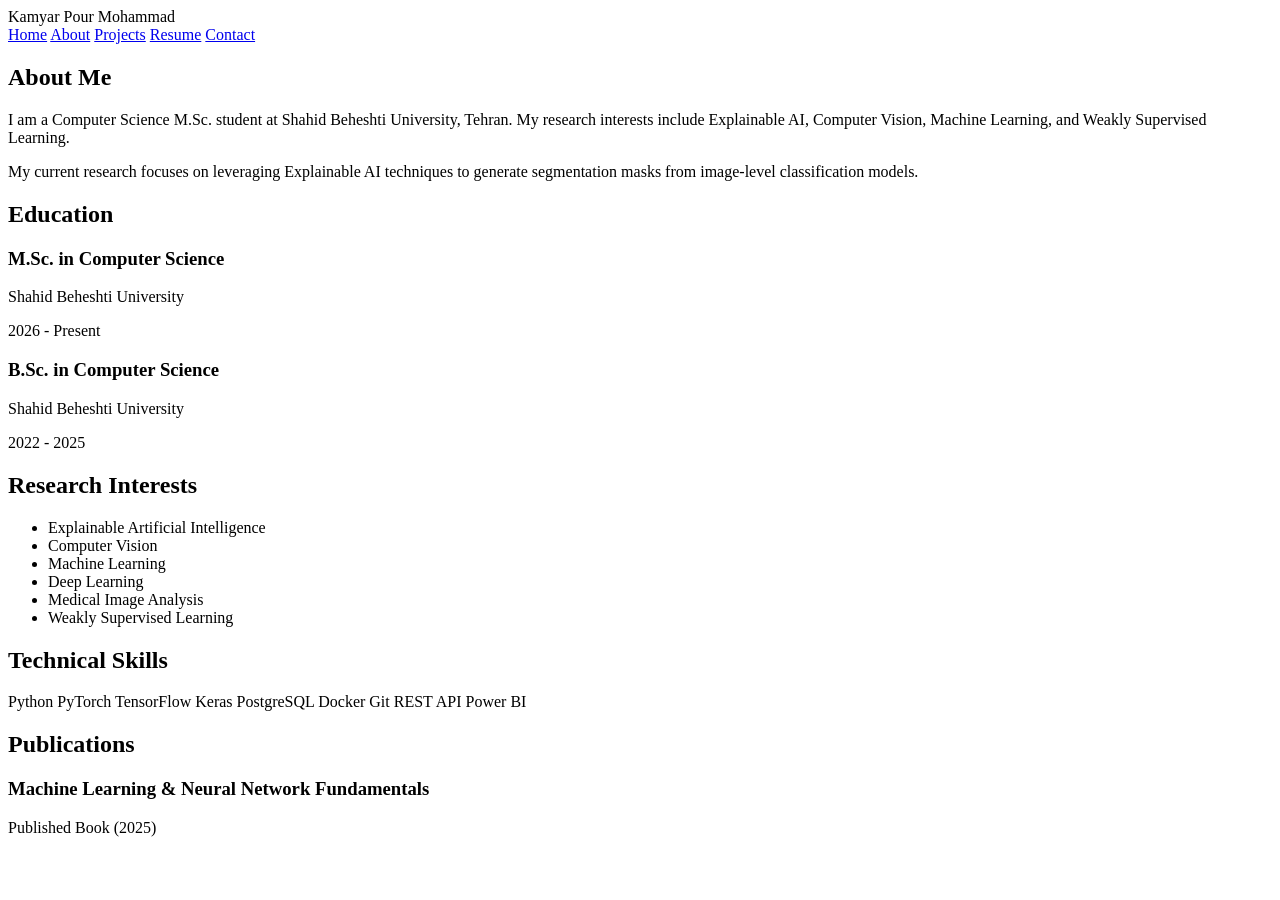
==== about.html @ c19b32f5 "About page" ====
<!DOCTYPE html>
<html lang="en">

<head>

    <meta charset="UTF-8">

    <meta name="viewport"
          content="width=device-width, initial-scale=1.0">

    <title>About | Kamyar Pour Mohammad</title>

    <link rel="stylesheet"
          href="static/css/style.css">

</head>

<body>

<header>

    <div class="logo">

        Kamyar Pour Mohammad

    </div>

    <nav>

        <a href="index.html">Home</a>

        <a class="active" href="about.html">About</a>

        <a href="projects.html">Projects</a>

        <a href="resume.html">Resume</a>

        <a href="contact.html">Contact</a>

    </nav>

</header>


<section class="about">

    <h1>

        About Me

    </h1>

    <p>

        I am a Computer Science M.Sc. student at
        Shahid Beheshti University, Tehran.

        My research interests include Explainable AI,
        Computer Vision, Machine Learning,
        and Weakly Supervised Learning.

    </p>

    <p>

        My current research focuses on leveraging
        Explainable AI techniques to generate
        segmentation masks from image-level
        classification models.

    </p>

</section>


<section class="education">

    <h2>

        Education

    </h2>

    <div class="card">

        <h3>

            M.Sc. in Computer Science

        </h3>

        <p>

            Shahid Beheshti University

        </p>

        <span>

            2026 - Present

        </span>

    </div>

    <div class="card">

        <h3>

            B.Sc. in Computer Science

        </h3>

        <p>

            Shahid Beheshti University

        </p>

        <span>

            2022 - 2025

        </span>

    </div>

</section>


<section class="interests">

    <h2>

        Research Interests

    </h2>

    <ul>

        <li>Explainable Artificial Intelligence</li>

        <li>Computer Vision</li>

        <li>Machine Learning</li>

        <li>Deep Learning</li>

        <li>Medical Image Analysis</li>

        <li>Weakly Supervised Learning</li>

    </ul>

</section>


<section class="skills">

    <h2>

        Technical Skills

    </h2>

    <div class="skills-grid">

        <span>Python</span>

        <span>PyTorch</span>

        <span>TensorFlow</span>

        <span>Keras</span>

        <span>PostgreSQL</span>

        <span>Docker</span>

        <span>Git</span>

        <span>REST API</span>

        <span>Power BI</span>

    </div>

</section>


<section class="publications">

    <h2>

        Publications

    </h2>

    <div class="card">

        <h3>

            Machine Learning & Neural Network Fundamentals

        </h3>

        <p>

            Published Book (2025)

        </p>

    </div>

</section>

</body>

</html>
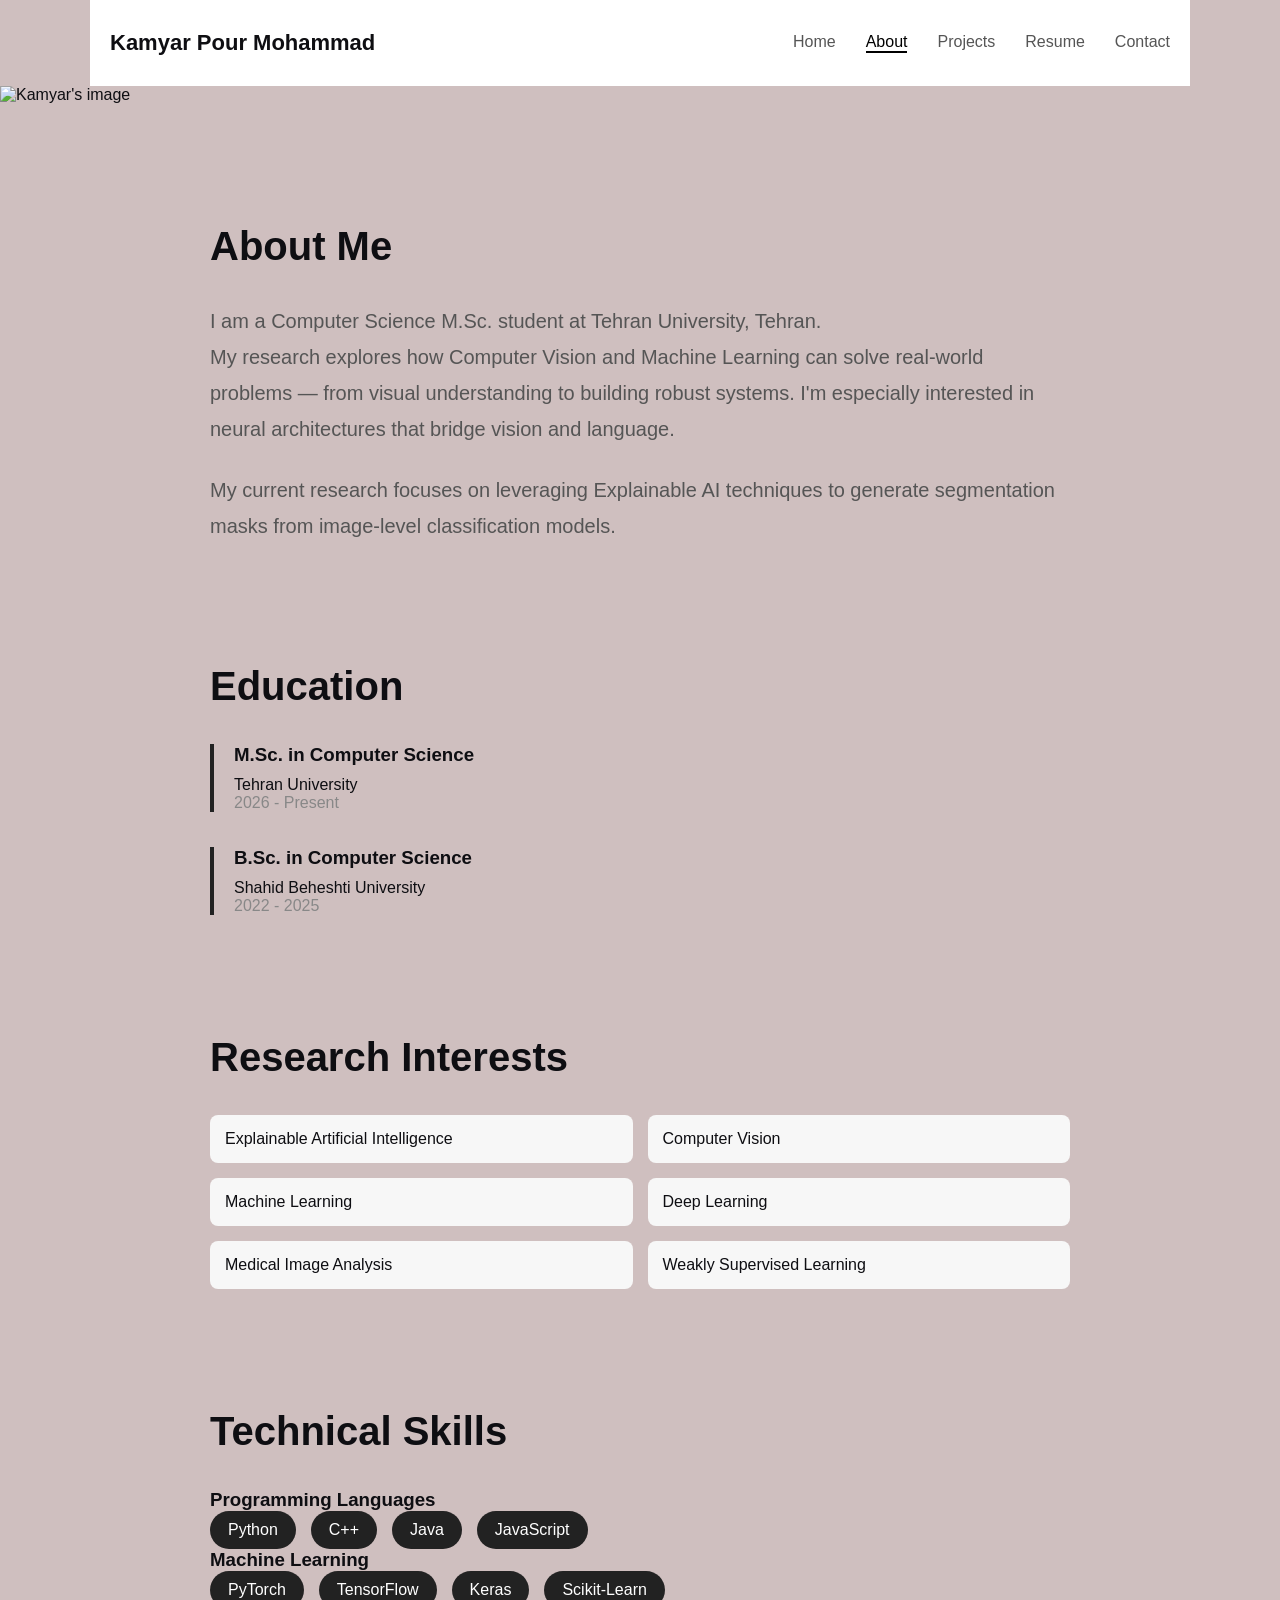
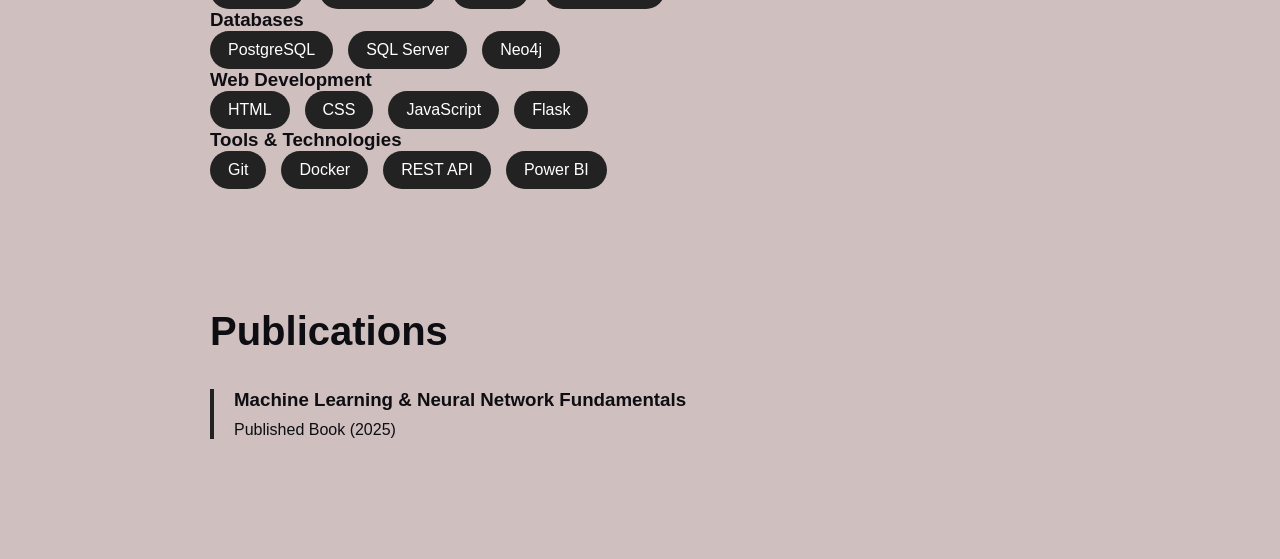
==== commit c660a56d: "Separate my technical skills into different categories" ====
--- a/about.html
+++ b/about.html
@@ -41,6 +41,7 @@
 
 </header>
 
+<img class="KamyarImage" src="Site_image.jpg" alt="Kamyar's image">
 
 <section class="about">
 
@@ -53,11 +54,13 @@
     <p>
 
         I am a Computer Science M.Sc. student at
-        Shahid Beheshti University, Tehran.
-
-        My research interests include Explainable AI,
-        Computer Vision, Machine Learning,
-        and Weakly Supervised Learning.
+        Tehran University, Tehran.
+        <br>
+        My research explores how Computer Vision and
+        Machine Learning can solve real-world problems
+        — from visual understanding to building robust 
+        systems. I'm especially interested in neural 
+        architectures that bridge vision and language.
 
     </p>
 
@@ -91,125 +94,163 @@
 
         <p>
 
+            Tehran University
+
+        </p>
+
+        <span>
+
+            2026 - Present
+
+        </span>
+
+    </div>
+
+    <div class="card">
+
+        <h3>
+
+            B.Sc. in Computer Science
+
+        </h3>
+
+        <p>
+
             Shahid Beheshti University
 
         </p>
 
         <span>
 
-            2026 - Present
+            2022 - 2025
 
         </span>
 
     </div>
 
+</section>
+
+
+<section class="interests">
+
+    <h2>
+
+        Research Interests
+
+    </h2>
+
+    <ul>
+
+        <li>Explainable Artificial Intelligence</li>
+
+        <li>Computer Vision</li>
+
+        <li>Machine Learning</li>
+
+        <li>Deep Learning</li>
+
+        <li>Medical Image Analysis</li>
+
+        <li>Weakly Supervised Learning</li>
+
+    </ul>
+
+</section>
+
+
+<section class="skills">
+
+    <h2>Technical Skills</h2>
+
+    <div class="skill-category">
+
+        <h3>Programming Languages</h3>
+
+        <div class="skills-grid">
+            <span>Python</span>
+            <span>C++</span>
+            <span>Java</span>
+            <span>JavaScript</span>
+        </div>
+
+    </div>
+
+    <div class="skill-category">
+
+        <h3>Machine Learning</h3>
+
+        <div class="skills-grid">
+            <span>PyTorch</span>
+            <span>TensorFlow</span>
+            <span>Keras</span>
+            <span>Scikit-Learn</span>
+        </div>
+
+    </div>
+
+    <div class="skill-category">
+
+        <h3>Databases</h3>
+
+        <div class="skills-grid">
+            <span>PostgreSQL</span>
+            <span>SQL Server</span>
+            <span>Neo4j</span>
+        </div>
+
+    </div>
+
+    <div class="skill-category">
+
+        <h3>Web Development</h3>
+
+        <div class="skills-grid">
+            <span>HTML</span>
+            <span>CSS</span>
+            <span>JavaScript</span>
+            <span>Flask</span>
+        </div>
+
+    </div>
+
+    <div class="skill-category">
+
+        <h3>Tools & Technologies</h3>
+
+        <div class="skills-grid">
+            <span>Git</span>
+            <span>Docker</span>
+            <span>REST API</span>
+            <span>Power BI</span>
+        </div>
+
+    </div>
+
+</section>
+
+
+<section class="publications">
+
+    <h2>
+
+        Publications
+
+    </h2>
+
     <div class="card">
 
         <h3>
 
-            B.Sc. in Computer Science
+            Machine Learning & Neural Network Fundamentals
 
         </h3>
 
         <p>
 
-            Shahid Beheshti University
+            Published Book (2025)
 
         </p>
 
-        <span>
-
-            2022 - 2025
-
-        </span>
-
-    </div>
-
-</section>
-
-
-<section class="interests">
-
-    <h2>
-
-        Research Interests
-
-    </h2>
-
-    <ul>
-
-        <li>Explainable Artificial Intelligence</li>
-
-        <li>Computer Vision</li>
-
-        <li>Machine Learning</li>
-
-        <li>Deep Learning</li>
-
-        <li>Medical Image Analysis</li>
-
-        <li>Weakly Supervised Learning</li>
-
-    </ul>
-
-</section>
-
-
-<section class="skills">
-
-    <h2>
-
-        Technical Skills
-
-    </h2>
-
-    <div class="skills-grid">
-
-        <span>Python</span>
-
-        <span>PyTorch</span>
-
-        <span>TensorFlow</span>
-
-        <span>Keras</span>
-
-        <span>PostgreSQL</span>
-
-        <span>Docker</span>
-
-        <span>Git</span>
-
-        <span>REST API</span>
-
-        <span>Power BI</span>
-
-    </div>
-
-</section>
-
-
-<section class="publications">
-
-    <h2>
-
-        Publications
-
-    </h2>
-
-    <div class="card">
-
-        <h3>
-
-            Machine Learning & Neural Network Fundamentals
-
-        </h3>
-
-        <p>
-
-            Published Book (2025)
-
-        </p>
-
     </div>
 
 </section>
--- a/static/css/style.css
+++ b/static/css/style.css
@@ -0,0 +1,271 @@
+*{
+    margin:0;
+    padding:0;
+    box-sizing:border-box;
+}
+
+body{
+
+    font-family:Inter,sans-serif;
+
+    background:#cfbfbf;
+
+    color:#0e0e12;
+
+}
+
+header{
+
+    max-width:1100px;
+
+    margin:auto;
+
+    padding:30px 20px;
+
+    display:flex;
+
+    justify-content:space-between;
+
+    align-items:center;
+
+}
+
+.logo{
+
+    font-size:22px;
+
+    font-weight:600;
+
+}
+
+nav{
+
+    display:flex;
+
+    gap:30px;
+
+}
+
+nav a{
+
+    text-decoration:none;
+
+    color:#555;
+
+    transition:.25s;
+
+}
+
+nav a:hover{
+
+    color:black;
+
+}
+
+.hero{
+
+    max-width:800px;
+
+    margin:130px auto;
+
+    padding:20px;
+
+}
+
+.intro{
+
+    color:#777;
+
+    font-size:20px;
+
+    margin-bottom:15px;
+
+}
+
+h1{
+
+    font-size:58px;
+
+    line-height:1.1;
+
+    font-weight:700;
+
+}
+
+.description{
+
+    margin-top:30px;
+
+    font-size:24px;
+
+    color:#555;
+
+    line-height:1.7;
+
+}
+
+.buttons{
+
+    margin-top:50px;
+
+    display:flex;
+
+    gap:18px;
+
+}
+
+.buttons a{
+
+    padding:14px 28px;
+
+    border:1px solid #222;
+
+    text-decoration:none;
+
+    color:#222;
+
+    transition:.25s;
+
+}
+
+.buttons a:hover{
+
+    background:#222;
+
+    color:white;
+
+}
+header{
+
+    position:sticky;
+
+    top:0;
+
+    background:white;
+
+    transition:.3s;
+
+    z-index:100;
+
+}
+
+header.scrolled{
+
+    box-shadow:0 5px 20px rgba(0,0,0,.08);
+
+}
+.buttons a{
+
+    transition:.25s;
+
+}
+nav a.active{
+
+    color:black;
+
+    border-bottom:2px solid black;
+
+}
+.about,
+.education,
+.interests,
+.skills,
+.publications{
+
+    max-width:900px;
+
+    margin:120px auto;
+
+    padding:0 20px;
+
+}
+
+.about h1,
+.education h2,
+.interests h2,
+.skills h2,
+.publications h2{
+
+    font-size:40px;
+
+    margin-bottom:35px;
+
+}
+
+.about p{
+
+    margin-bottom:25px;
+
+    font-size:20px;
+
+    line-height:1.8;
+
+    color:#555;
+
+}
+
+.card{
+
+    border-left:4px solid #222;
+
+    padding-left:20px;
+
+    margin-bottom:35px;
+
+}
+
+.card h3{
+
+    margin-bottom:10px;
+
+}
+
+.card span{
+
+    color:#888;
+
+}
+
+.interests ul{
+
+    display:grid;
+
+    grid-template-columns:repeat(2,1fr);
+
+    gap:15px;
+
+    list-style:none;
+
+}
+
+.interests li{
+
+    padding:15px;
+
+    background:#f7f7f7;
+
+    border-radius:8px;
+
+}
+
+.skills-grid{
+
+    display:flex;
+
+    flex-wrap:wrap;
+
+    gap:15px;
+
+}
+
+.skills-grid span{
+
+    background:#222;
+
+    color:white;
+
+    padding:10px 18px;
+
+    border-radius:50px;
+
+}
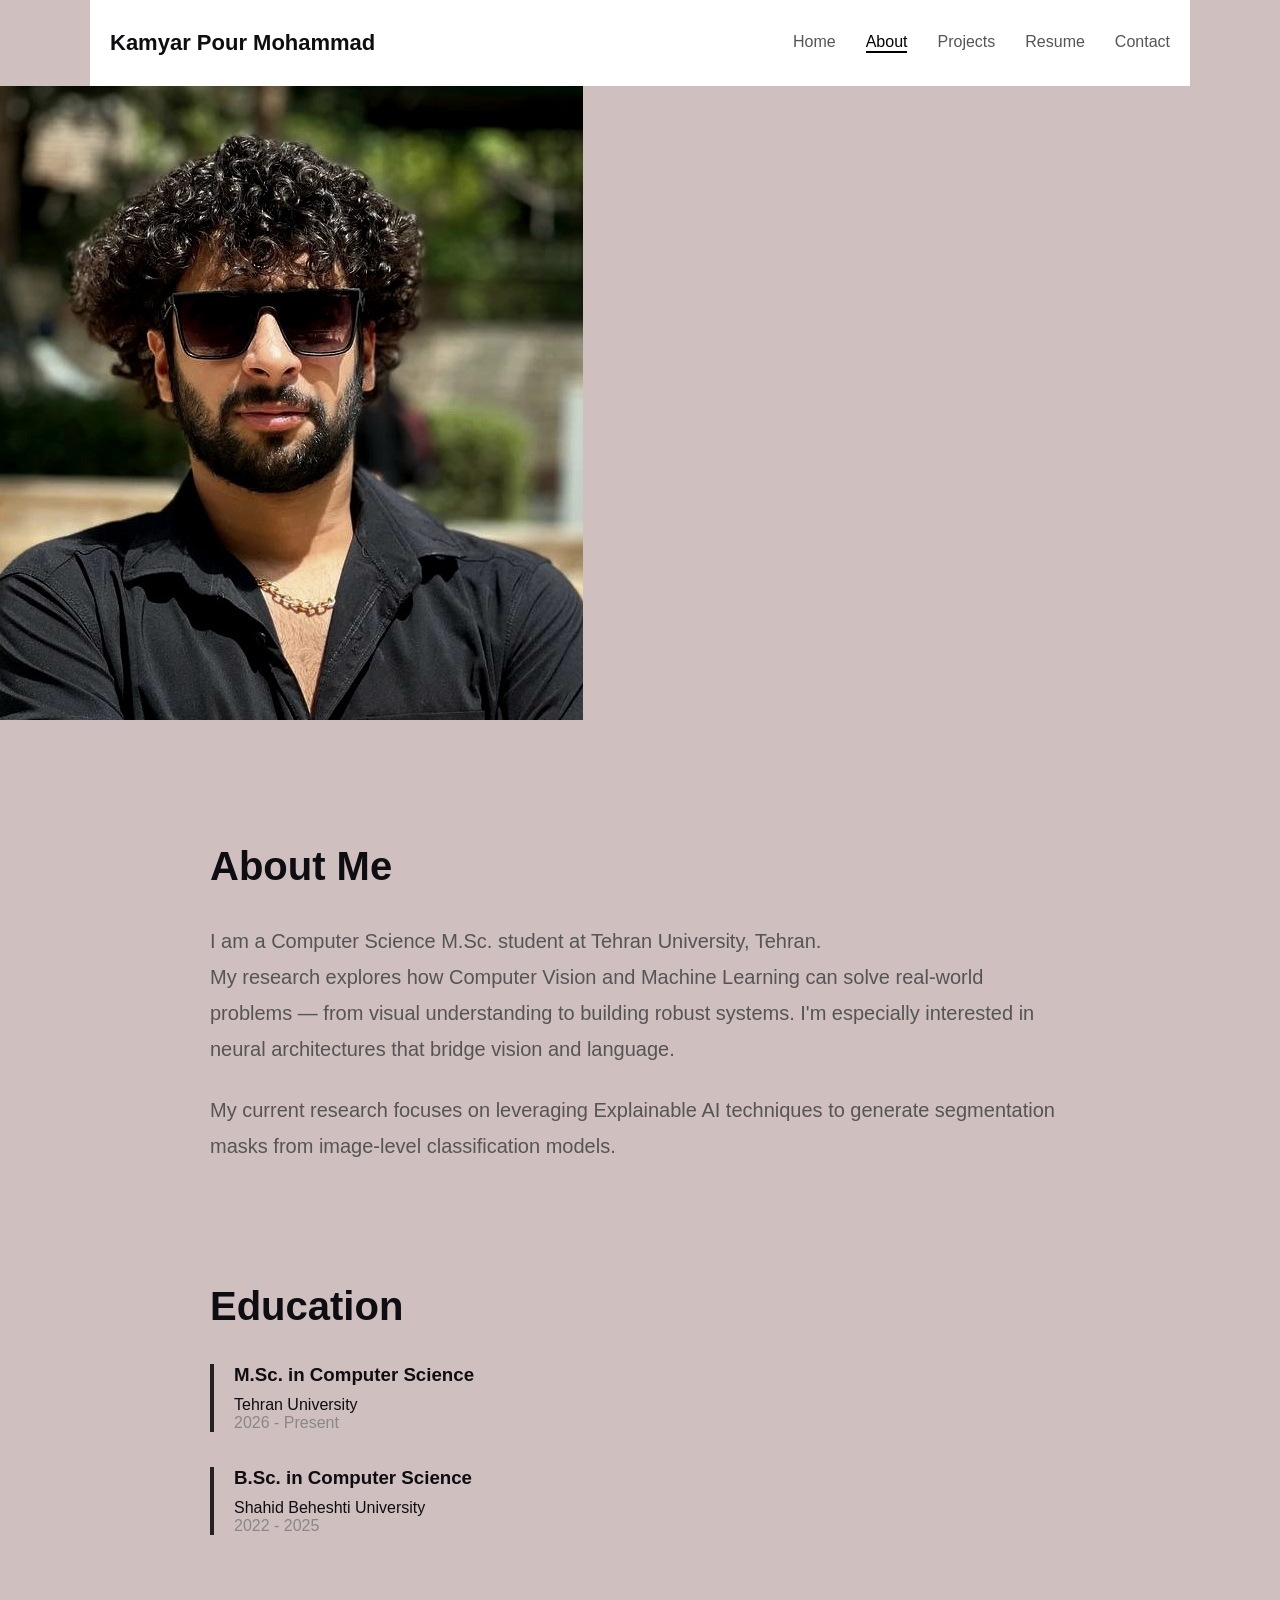
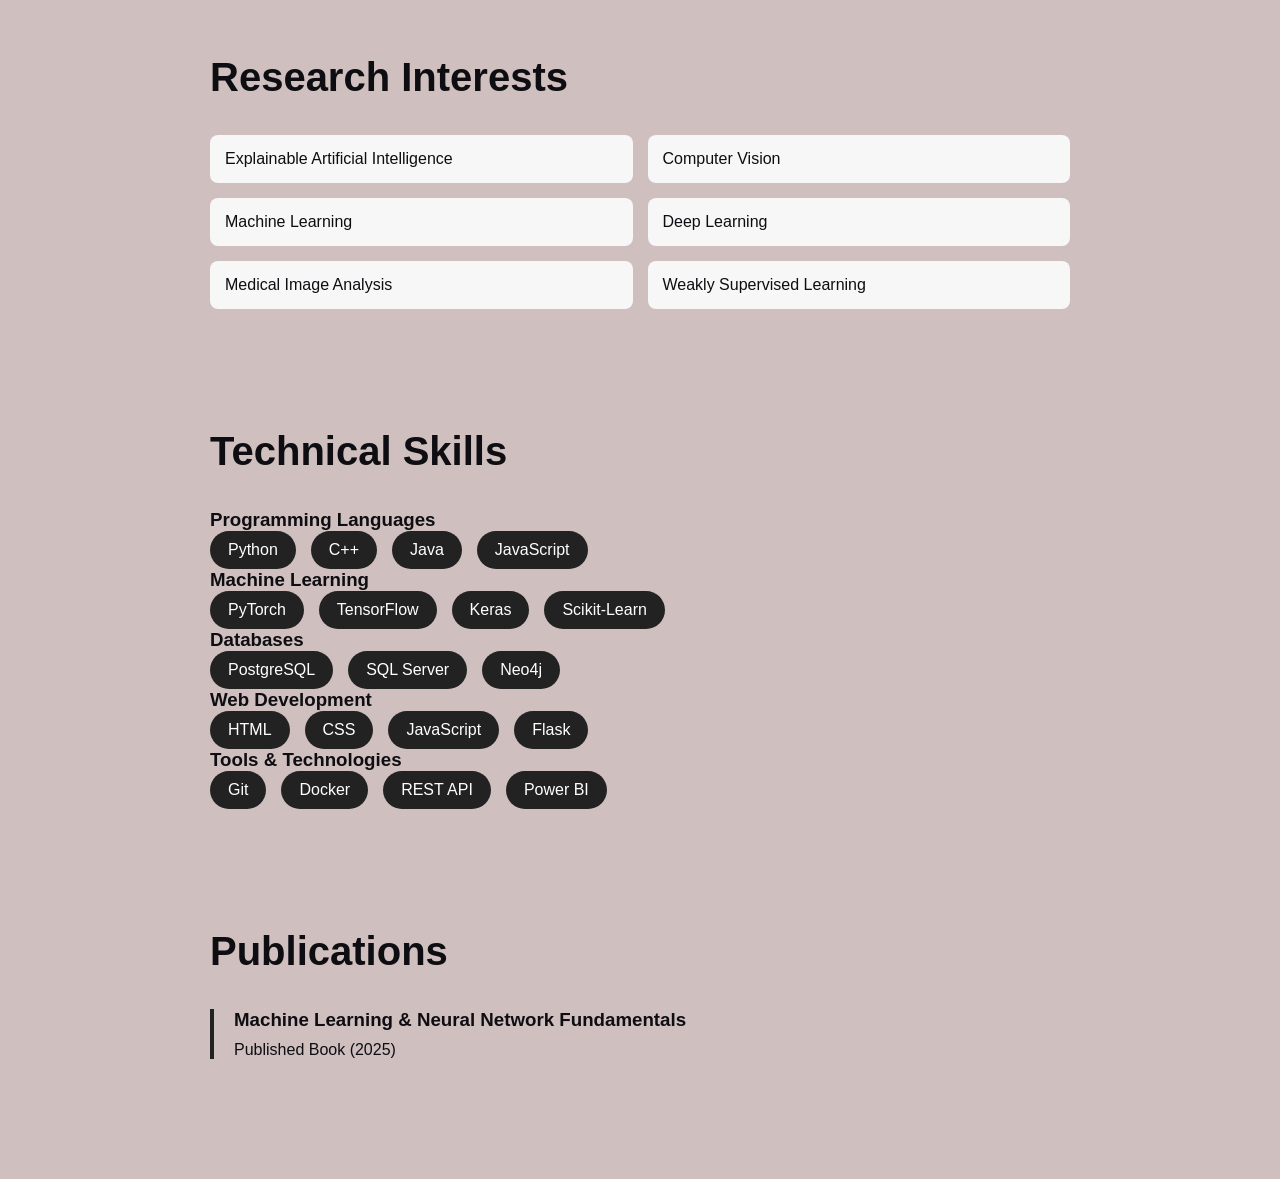
==== commit ab2baadc: "Image linking" ====
--- a/about.html
+++ b/about.html
@@ -41,7 +41,7 @@
 
 </header>
 
-<img class="KamyarImage" src="Site_image.jpg" alt="Kamyar's image">
+<img class="KamyarImage" src="images/Site_image.jpg" alt="Kamyar's image">
 
 <section class="about">
 
@@ -257,4 +257,4 @@
 
 </body>
 
-</html>+</html>
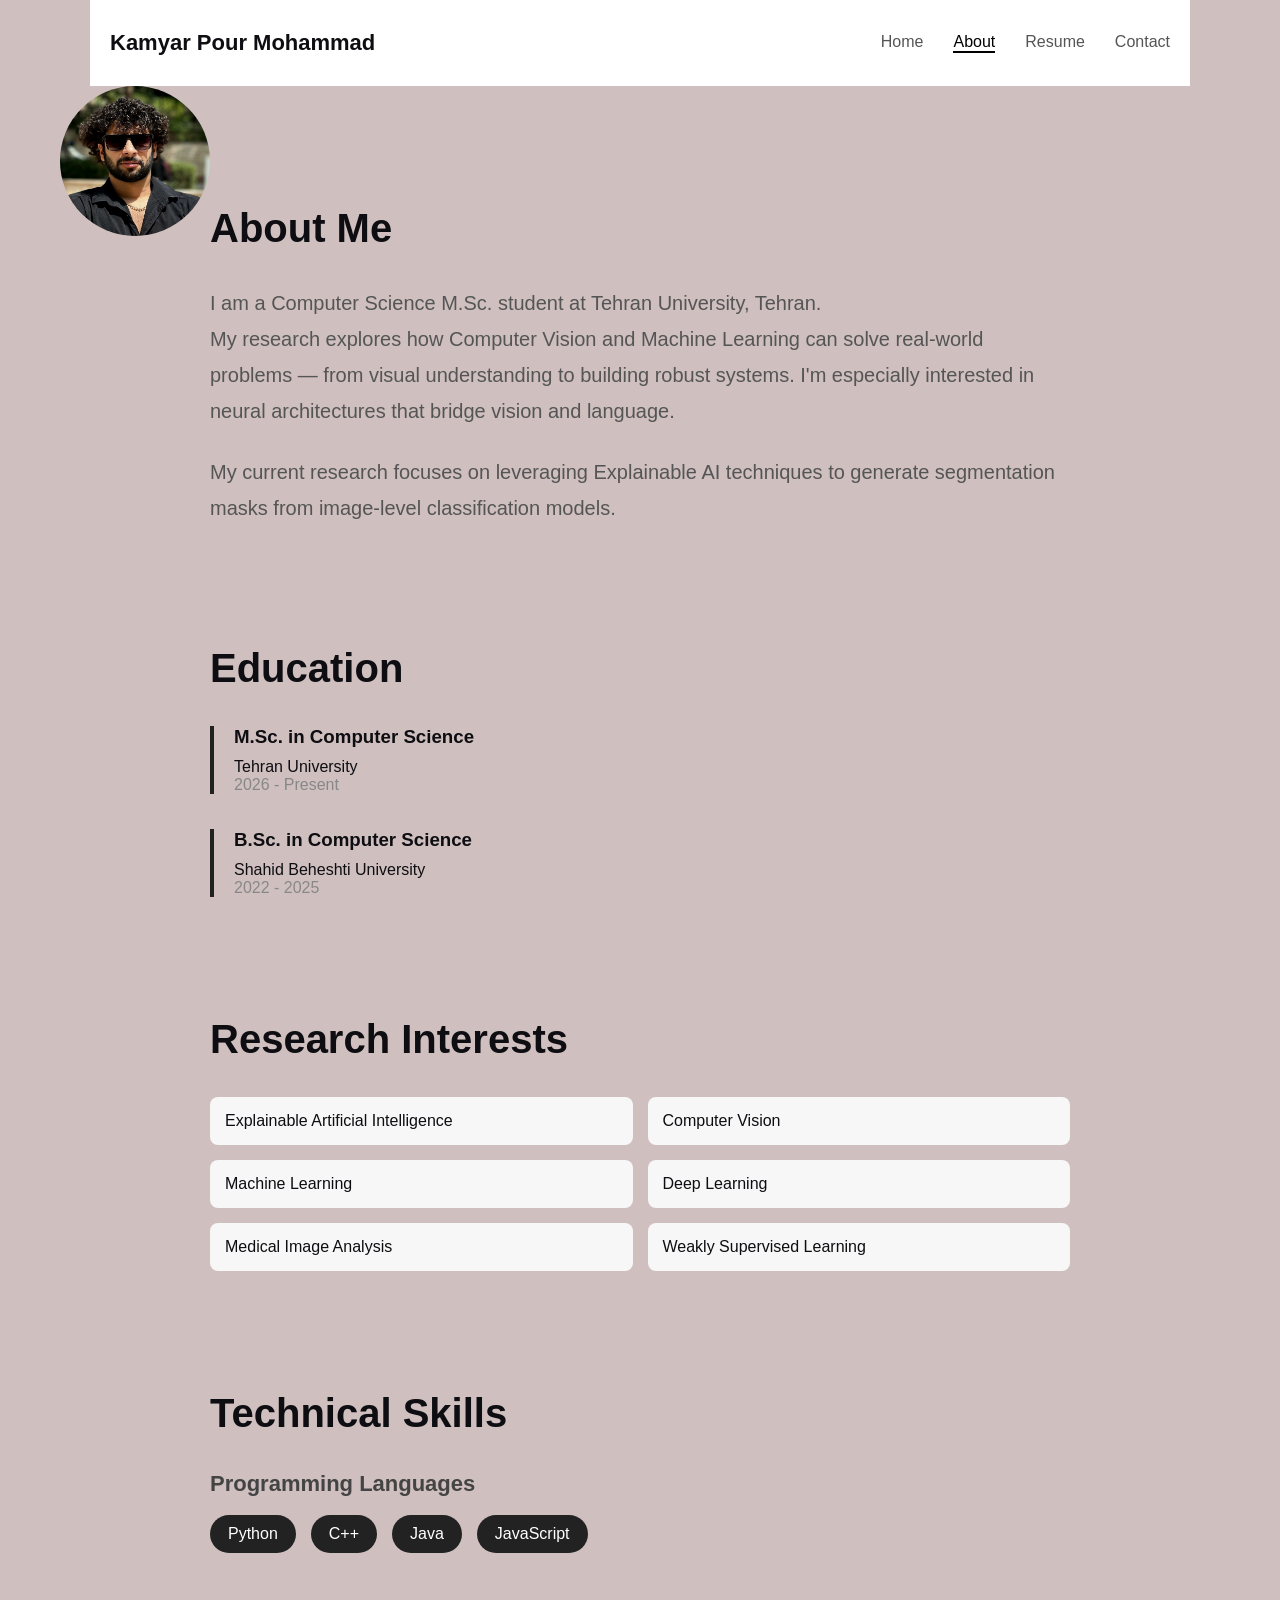
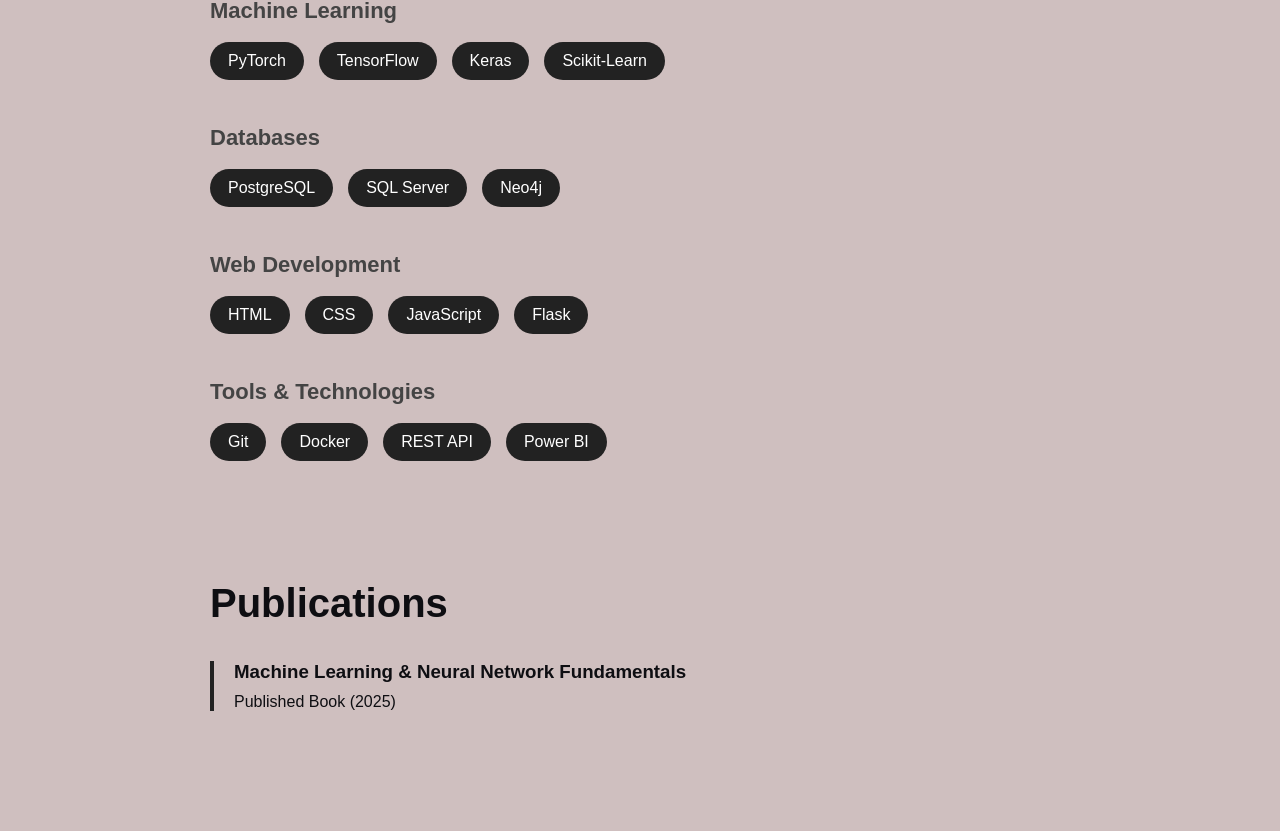
==== commit 775e9d1b: "Add files via upload" ====
--- a/about.html
+++ b/about.html
@@ -30,8 +30,6 @@
         <a href="index.html">Home</a>
 
         <a class="active" href="about.html">About</a>
-
-        <a href="projects.html">Projects</a>
 
         <a href="resume.html">Resume</a>
 
@@ -257,4 +255,4 @@
 
 </body>
 
-</html>
+</html>
--- a/static/css/style.css
+++ b/static/css/style.css
@@ -268,4 +268,231 @@
 
     border-radius:50px;
 
+}
+.skill-category{
+
+    margin-bottom:45px;
+
+}
+
+.skill-category h3{
+
+    margin-bottom:18px;
+
+    font-size:22px;
+
+    color:#444;
+
+    font-weight:600;
+
+}
+
+.KamyarImage{
+    float: left;
+    width:150px;
+    height:150px;
+    border-radius: 50%;
+    margin-left: 60px;
+  margin-right: auto;
+  
+}
+
+.resume{
+
+    max-width:900px;
+
+    margin:100px auto 50px;
+
+    text-align:center;
+
+}
+
+.resume h1{
+
+    font-size:50px;
+
+    margin-bottom:30px;
+
+}
+
+.download-btn{
+
+    display:inline-block;
+
+    padding:14px 30px;
+
+    border:1px solid black;
+
+    text-decoration:none;
+
+    color:black;
+
+    transition:.3s;
+
+}
+
+.download-btn:hover{
+
+    background:black;
+
+    color:white;
+
+}
+
+
+
+.timeline{
+
+    max-width:900px;
+
+    margin:80px auto;
+
+    padding:0 20px;
+
+}
+
+.timeline h2{
+
+    margin-bottom:40px;
+
+    font-size:34px;
+
+}
+
+
+
+.timeline-item{
+
+    border-left:3px solid #222;
+
+    padding-left:25px;
+
+    margin-bottom:45px;
+
+    position:relative;
+
+}
+
+.timeline-item::before{
+
+    content:"";
+
+    width:14px;
+
+    height:14px;
+
+    background:#222;
+
+    border-radius:50%;
+
+    position:absolute;
+
+    left:-8px;
+
+    top:8px;
+
+}
+
+.timeline-item h3{
+
+    margin-bottom:8px;
+
+}
+
+.timeline-item p{
+
+    color:#555;
+
+    line-height:1.7;
+
+}
+
+.timeline-item span{
+
+    color:#999;
+
+    font-size:.95rem;
+
+}
+
+.contact{
+
+    max-width:900px;
+
+    margin:100px auto;
+
+    padding:20px;
+
+}
+
+.contact h1{
+
+    font-size:52px;
+
+    margin-bottom:20px;
+
+}
+
+.contact>p{
+
+    color:#666;
+
+    font-size:20px;
+
+    line-height:1.7;
+
+    margin-bottom:60px;
+
+}
+
+.contact-grid{
+
+    display:grid;
+
+    grid-template-columns:repeat(auto-fit,minmax(280px,1fr));
+
+    gap:25px;
+
+}
+
+.contact-card{
+
+    padding:30px;
+
+    border:1px solid #e3e3e3;
+
+    border-radius:12px;
+
+    transition:.3s;
+
+    background:white;
+
+}
+
+.contact-card:hover{
+
+    transform:translateY(-6px);
+
+    box-shadow:0 8px 25px rgba(0,0,0,.08);
+
+}
+
+.contact-card h3{
+
+    margin-bottom:15px;
+
+}
+
+.contact-card a{
+
+    text-decoration:none;
+
+    color:#2563eb;
+
+}
+
+.contact-card p{
+
+    color:#555;
+
 }
